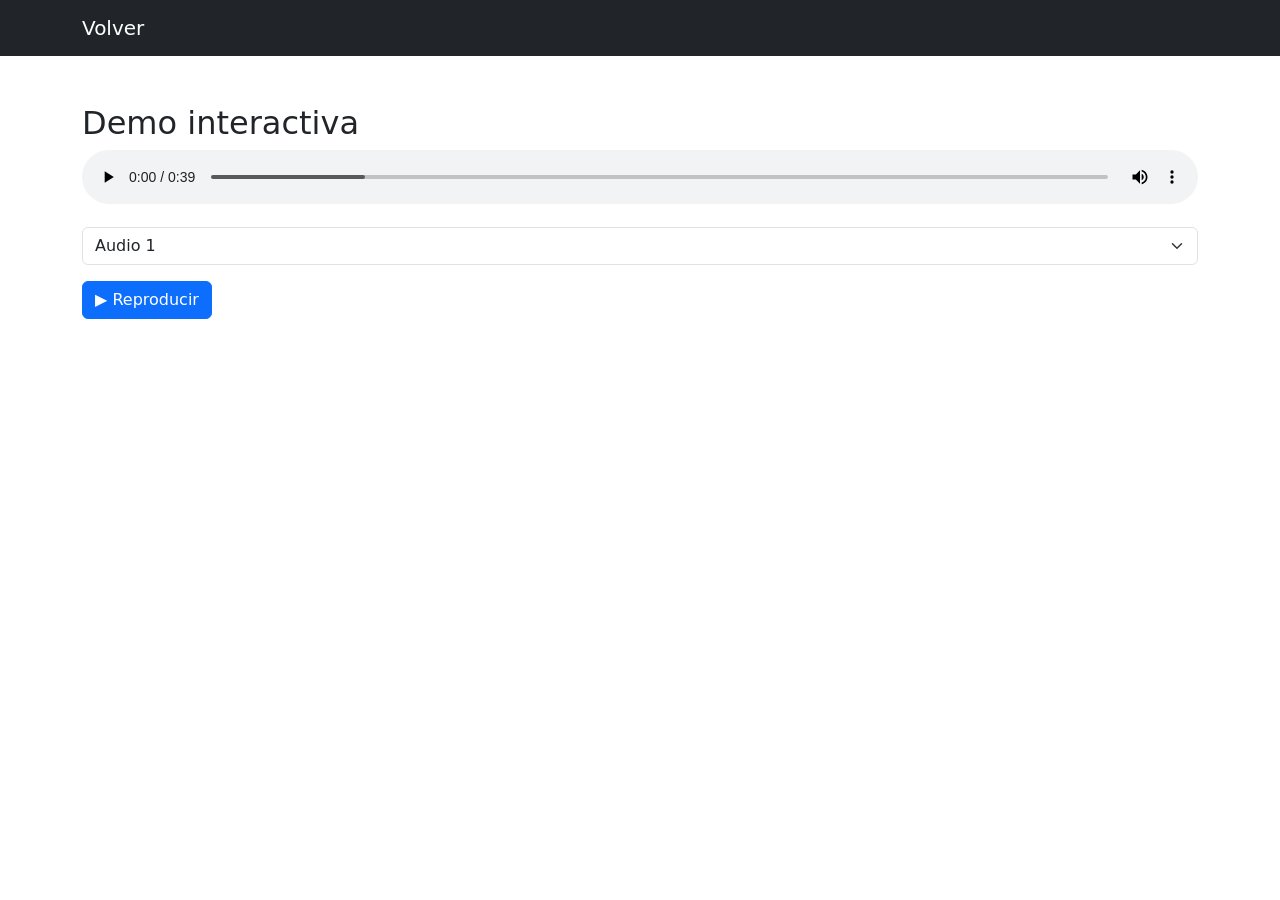
==== demo.html @ 89d26fb7 "Add files via upload" ====
<!-- ===================== DEMO.HTML ===================== -->
<!DOCTYPE html>
<html lang="es">
<head>
  <meta charset="UTF-8">
  <meta name="viewport" content="width=device-width, initial-scale=1.0">
  <title>Demo</title>
  <link href="https://cdn.jsdelivr.net/npm/bootstrap@5.3.0/dist/css/bootstrap.min.css" rel="stylesheet">
</head>
<body>

<nav class="navbar navbar-dark bg-dark">
  <div class="container">
    <a class="navbar-brand" href="index.html">Volver</a>
  </div>
</nav>

<div class="container mt-5">
  <h2>Demo interactiva</h2>

  <audio id="player" controls class="w-100 mb-3">
    <source id="audioSource" src="audio1.wav" type="audio/wav">
  </audio>

  <select class="form-select" onchange="cambiarAudio(this.value)">
    <option value="audio1.wav">Audio 1</option>
    <option value="audio2.wav">Audio 2</option>
    <option value="audio3.wav">Audio 3</option>
  </select>

  <button class="btn btn-primary mt-3" onclick="reproducirAudio()">▶️ Reproducir</button>
</div>

<script>
function cambiarAudio(src) {
  const player = document.getElementById("player");
  const source = document.getElementById("audioSource");
  source.src = src;
  player.load();
}

function reproducirAudio() {
  document.getElementById("player").play();
}
</script>

</body>
</html>
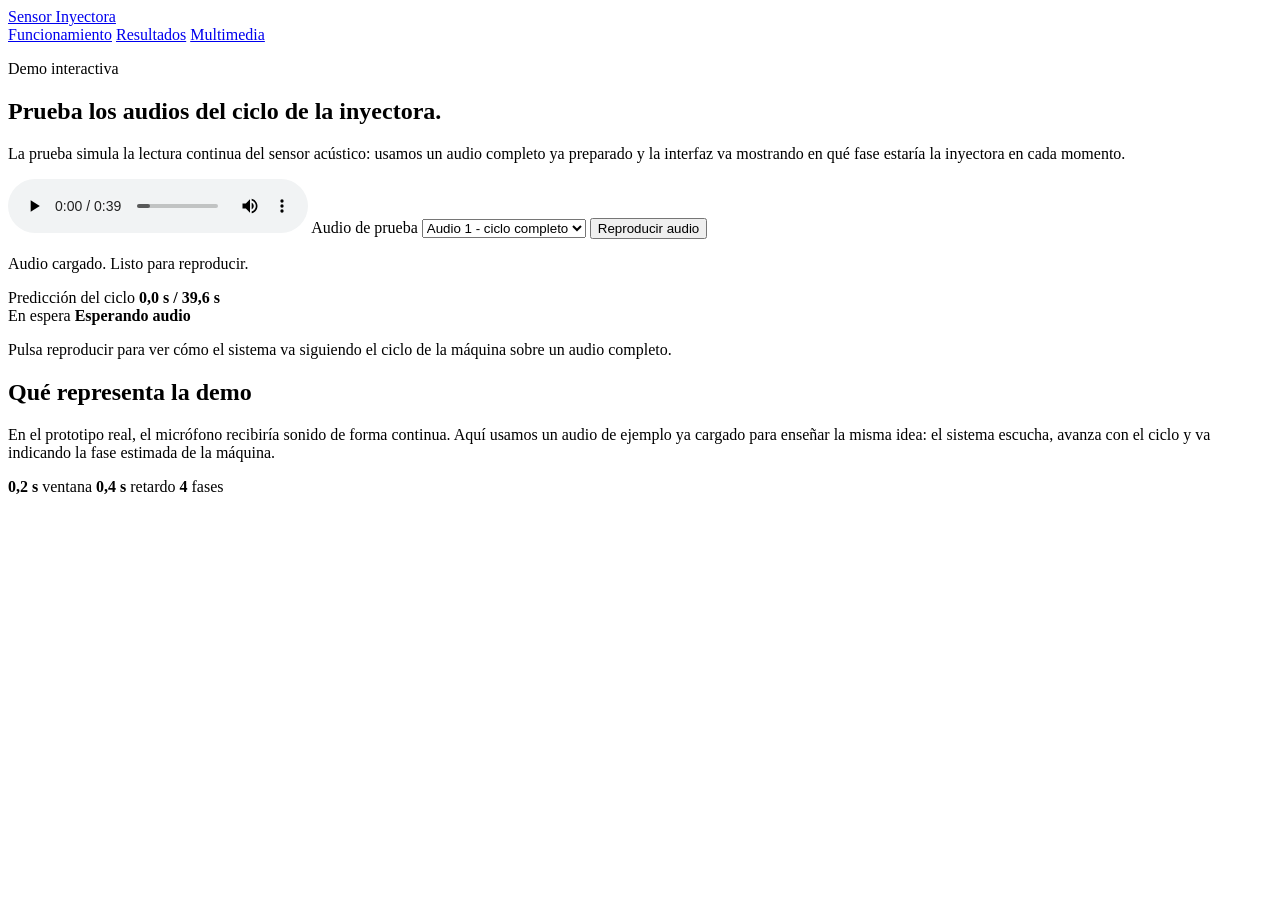
==== commit 9bb40f9d: "Add files via upload" ====
--- a/demo.html
+++ b/demo.html
@@ -1,49 +1,90 @@
-<!-- ===================== DEMO.HTML ===================== -->
-<!DOCTYPE html>
-<html lang="es">
-<head>
-  <meta charset="UTF-8">
-  <meta name="viewport" content="width=device-width, initial-scale=1.0">
-  <title>Demo</title>
-  <link href="https://cdn.jsdelivr.net/npm/bootstrap@5.3.0/dist/css/bootstrap.min.css" rel="stylesheet">
-</head>
-<body>
-
-<nav class="navbar navbar-dark bg-dark">
-  <div class="container">
-    <a class="navbar-brand" href="index.html">Volver</a>
-  </div>
-</nav>
-
-<div class="container mt-5">
-  <h2>Demo interactiva</h2>
-
-  <audio id="player" controls class="w-100 mb-3">
-    <source id="audioSource" src="audio1.wav" type="audio/wav">
-  </audio>
-
-  <select class="form-select" onchange="cambiarAudio(this.value)">
-    <option value="audio1.wav">Audio 1</option>
-    <option value="audio2.wav">Audio 2</option>
-    <option value="audio3.wav">Audio 3</option>
-  </select>
-
-  <button class="btn btn-primary mt-3" onclick="reproducirAudio()">▶️ Reproducir</button>
-</div>
-
-<script>
-function cambiarAudio(src) {
-  const player = document.getElementById("player");
-  const source = document.getElementById("audioSource");
-  source.src = src;
-  player.load();
-}
-
-function reproducirAudio() {
-  document.getElementById("player").play();
-}
-</script>
-
-</body>
-</html>
-
+<!DOCTYPE html>
+<html lang="es">
+<head>
+  <meta charset="UTF-8">
+  <meta name="viewport" content="width=device-width, initial-scale=1.0">
+  <title>Demo | Sensor acústico para inyectora</title>
+  <link rel="stylesheet" href="assets/css/styles.css">
+</head>
+<body class="subpage">
+  <nav class="topbar topbar-solid" aria-label="Navegación principal">
+    <a class="brand" href="index.html">
+      <span class="brand-mark" aria-hidden="true"></span>
+      <span>Sensor Inyectora</span>
+    </a>
+    <div class="nav-links">
+      <a href="index.html#funciona">Funcionamiento</a>
+      <a href="resultados.html">Resultados</a>
+      <a href="multimedia.html">Multimedia</a>
+    </div>
+  </nav>
+
+  <main>
+    <section class="section subpage-hero" aria-labelledby="demo-page-title">
+      <div class="container narrow">
+        <p class="section-kicker">Demo interactiva</p>
+        <h1 id="demo-page-title">Prueba los audios del ciclo de la inyectora.</h1>
+        <p>
+          La prueba simula la lectura continua del sensor acústico: usamos un audio completo ya
+          preparado y la interfaz va mostrando en qué fase estaría la inyectora en cada momento.
+        </p>
+      </div>
+    </section>
+
+    <section class="section">
+      <div class="container demo-page-grid">
+        <article class="demo-panel large-panel" aria-label="Reproductor de audios de prueba">
+          <div class="phase-live-preview" aria-hidden="true">
+            <span class="phase-dot phase-dot-close" data-demo-phase="cierre"></span>
+            <span class="phase-dot phase-dot-load" data-demo-phase="carga"></span>
+            <span class="phase-dot phase-dot-back" data-demo-phase="retroceso"></span>
+            <span class="phase-dot phase-dot-open" data-demo-phase="apertura"></span>
+          </div>
+          <audio id="player" controls>
+            <source id="audioSource" src="audio1.wav" type="audio/wav">
+          </audio>
+          <label class="field-label" for="audioSelect">Audio de prueba</label>
+          <select id="audioSelect" class="select-field">
+            <option value="audio1.wav">Audio 1 - ciclo completo</option>
+            <option value="audio2.wav">Audio 2 - variante</option>
+            <option value="audio3.wav">Audio 3 - ruido añadido</option>
+          </select>
+          <button class="button button-primary full-width" type="button" id="playButton">Reproducir audio</button>
+          <p class="status-text" id="estado" aria-live="polite">Audio cargado. Listo para reproducir.</p>
+          <div class="status-track" aria-hidden="true">
+            <span id="statusBar"></span>
+          </div>
+          <div class="demo-monitor" aria-label="Salida sincronizada del clasificador">
+            <div class="monitor-header">
+              <span>Predicción del ciclo</span>
+              <strong id="cycleClock">0,0 s / 39,6 s</strong>
+            </div>
+            <div class="phase-output">
+              <span class="phase-badge" id="phaseBadge">En espera</span>
+              <strong id="phaseReadout">Esperando audio</strong>
+              <p id="phaseLiveDescription">Pulsa reproducir para ver cómo el sistema va siguiendo el ciclo de la máquina sobre un audio completo.</p>
+            </div>
+            <div class="phase-timeline" id="phaseTimeline" aria-label="Línea temporal de fases"></div>
+          </div>
+        </article>
+
+        <aside class="process-note">
+          <h2>Qué representa la demo</h2>
+          <p>
+            En el prototipo real, el micrófono recibiría sonido de forma continua. Aquí usamos un
+            audio de ejemplo ya cargado para enseñar la misma idea: el sistema escucha, avanza con
+            el ciclo y va indicando la fase estimada de la máquina.
+          </p>
+          <div class="mini-metrics">
+            <span><strong>0,2 s</strong> ventana</span>
+            <span><strong>0,4 s</strong> retardo</span>
+            <span><strong>4</strong> fases</span>
+          </div>
+        </aside>
+      </div>
+    </section>
+  </main>
+
+  <script src="assets/js/app.js"></script>
+</body>
+</html>
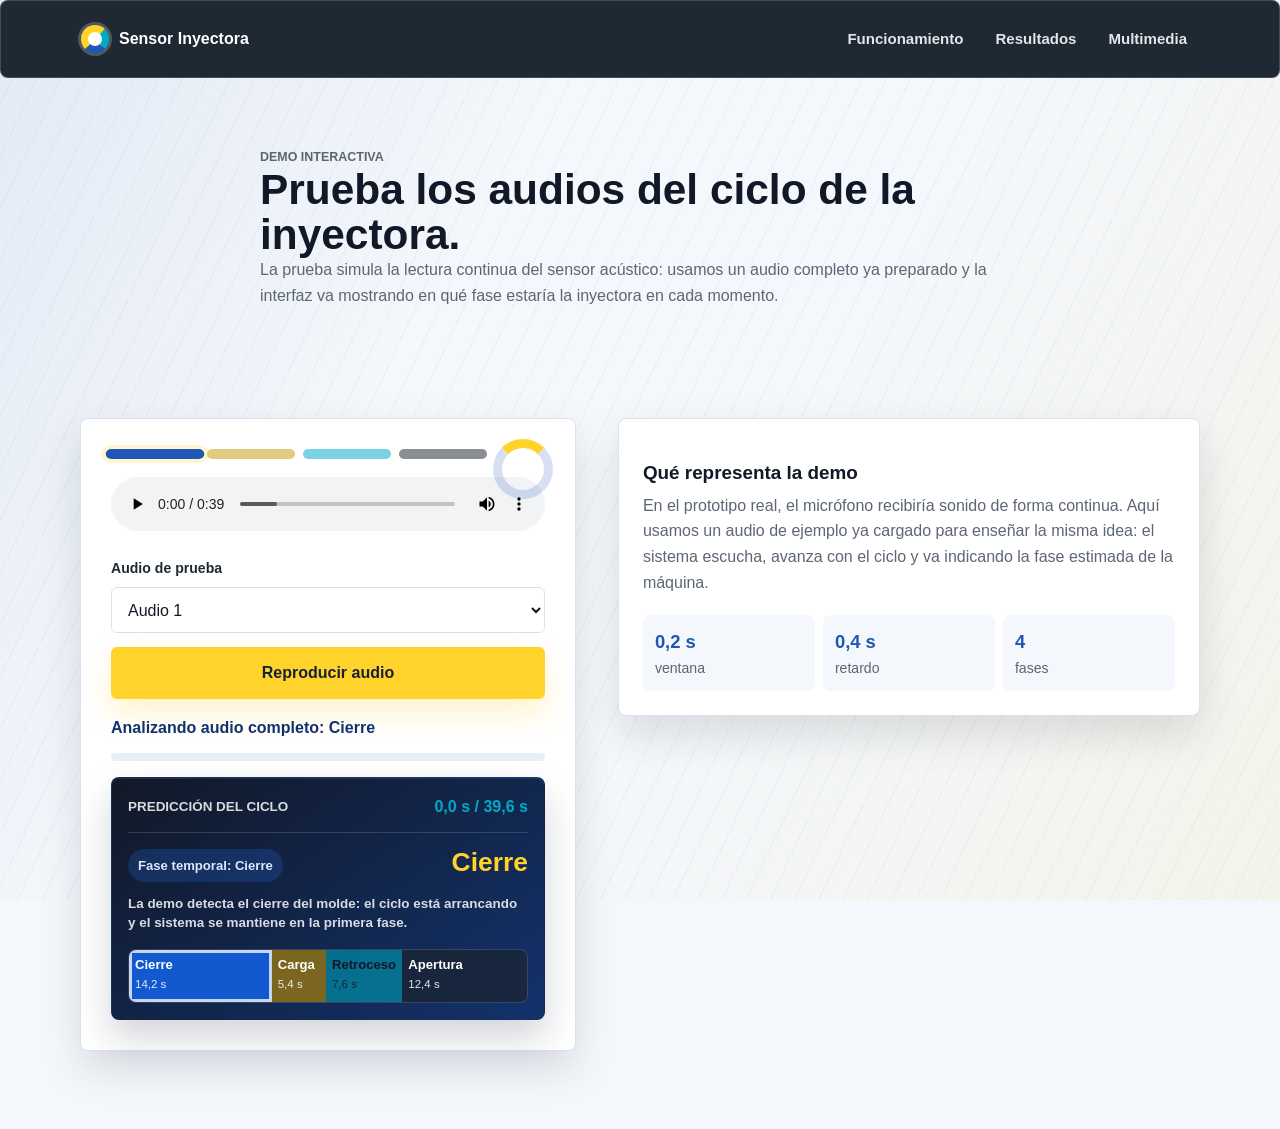
==== commit f0b8d523: "Add files via upload" ====
--- a/demo.html
+++ b/demo.html
@@ -41,13 +41,13 @@
             <span class="phase-dot phase-dot-open" data-demo-phase="apertura"></span>
           </div>
           <audio id="player" controls>
-            <source id="audioSource" src="audio1.wav" type="audio/wav">
+            <source id="audioSource" src="assets/audio/audio1.wav" type="audio/wav">
           </audio>
           <label class="field-label" for="audioSelect">Audio de prueba</label>
           <select id="audioSelect" class="select-field">
-            <option value="audio1.wav">Audio 1 - ciclo completo</option>
-            <option value="audio2.wav">Audio 2 - variante</option>
-            <option value="audio3.wav">Audio 3 - ruido añadido</option>
+            <option value="assets/audio/audio1.wav">Audio 1</option>
+            <option value="assets/audio/audio2.wav">Audio 2</option>
+            <option value="assets/audio/audio3.wav">Audio 3</option>
           </select>
           <button class="button button-primary full-width" type="button" id="playButton">Reproducir audio</button>
           <p class="status-text" id="estado" aria-live="polite">Audio cargado. Listo para reproducir.</p>
--- a/assets/css/styles.css
+++ b/assets/css/styles.css
@@ -0,0 +1,1753 @@
+:root {
+  --blue: #1f57b6;
+  --blue-dark: #12326f;
+  --cyan: #00a9c7;
+  --yellow: #ffd32a;
+  --yellow-dark: #c89a0a;
+  --graphite: #1f2933;
+  --graphite-2: #111827;
+  --panel: #f8fbff;
+  --ink: #111827;
+  --muted: #5c6675;
+  --line: #d9e1ec;
+  --soft: #f4f7fb;
+  --white: #ffffff;
+  --shadow: 0 18px 42px rgba(15, 23, 42, 0.12);
+  --hard-shadow: 0 24px 70px rgba(15, 23, 42, 0.2);
+}
+
+* {
+  box-sizing: border-box;
+}
+
+html {
+  scroll-behavior: smooth;
+}
+
+body {
+  margin: 0;
+  background:
+    linear-gradient(rgba(31, 87, 182, 0.035) 1px, transparent 1px),
+    linear-gradient(90deg, rgba(31, 87, 182, 0.035) 1px, transparent 1px),
+    linear-gradient(180deg, #ffffff 0%, #f4f7fb 48%, #ffffff 100%);
+  background-size: 34px 34px, 34px 34px, auto;
+  color: var(--ink);
+  font-family: "Segoe UI", Arial, sans-serif;
+  line-height: 1.6;
+}
+
+.scroll-progress {
+  position: fixed;
+  inset: 0 0 auto;
+  z-index: 20;
+  height: 5px;
+  background: rgba(18, 50, 111, 0.2);
+}
+
+.scroll-progress span {
+  display: block;
+  width: 0%;
+  height: 100%;
+  background: linear-gradient(90deg, var(--yellow), var(--cyan), var(--blue));
+  transition: width 120ms linear;
+}
+
+body::before {
+  content: "";
+  position: fixed;
+  inset: 0;
+  z-index: -1;
+  background:
+    repeating-linear-gradient(115deg, rgba(18, 50, 111, 0.045) 0 1px, transparent 1px 22px),
+    linear-gradient(120deg, rgba(31, 87, 182, 0.08), transparent 34%),
+    linear-gradient(300deg, rgba(255, 211, 42, 0.08), transparent 42%);
+  pointer-events: none;
+}
+
+img,
+video,
+audio {
+  max-width: 100%;
+}
+
+a {
+  color: inherit;
+}
+
+.container {
+  width: min(1120px, calc(100% - 40px));
+  margin: 0 auto;
+}
+
+.narrow {
+  max-width: 760px;
+}
+
+.site-hero {
+  position: relative;
+  overflow: hidden;
+  min-height: 78svh;
+  color: var(--white);
+  background:
+    linear-gradient(90deg, rgba(16, 32, 66, 0.94) 0%, rgba(19, 50, 111, 0.78) 42%, rgba(31, 87, 182, 0.1) 78%),
+    url("../media/maquina.jpg") center bottom / cover no-repeat;
+}
+
+.site-hero::before,
+.site-hero::after {
+  content: "";
+  position: absolute;
+  inset: 0;
+  pointer-events: none;
+}
+
+.site-hero::before {
+  background:
+    linear-gradient(rgba(255, 255, 255, 0.07) 1px, transparent 1px),
+    linear-gradient(90deg, rgba(255, 255, 255, 0.06) 1px, transparent 1px);
+  background-size: 46px 46px;
+  mask-image: linear-gradient(90deg, #000 0%, rgba(0,0,0,0.75) 54%, transparent 92%);
+}
+
+.site-hero::after {
+  background:
+    repeating-linear-gradient(112deg, transparent 0 46px, rgba(255, 211, 42, 0.12) 46px 48px, transparent 48px 118px),
+    linear-gradient(180deg, transparent 0%, rgba(0, 0, 0, 0.34) 100%);
+  opacity: 0.82;
+}
+
+.topbar {
+  position: relative;
+  z-index: 2;
+  display: flex;
+  align-items: center;
+  justify-content: space-between;
+  gap: 24px;
+  width: min(1180px, calc(100% - 32px));
+  margin: 0 auto;
+  padding: 14px 18px;
+  border: 1px solid rgba(255, 255, 255, 0.16);
+  border-radius: 8px;
+  background: rgba(17, 24, 39, 0.34);
+  backdrop-filter: blur(16px);
+}
+
+.topbar-solid {
+  width: 100%;
+  padding: 18px max(20px, calc((100% - 1120px) / 2));
+  background: var(--graphite);
+  color: var(--white);
+}
+
+.brand {
+  display: inline-flex;
+  align-items: center;
+  gap: 10px;
+  font-weight: 800;
+  text-decoration: none;
+}
+
+.brand-mark {
+  width: 28px;
+  height: 28px;
+  border: 7px solid var(--yellow);
+  border-right-color: var(--cyan);
+  border-bottom-color: var(--blue);
+  border-radius: 50%;
+  background: var(--white);
+  box-shadow: 0 0 0 3px rgba(255, 255, 255, 0.22);
+  animation: markPulse 4.5s ease-in-out infinite;
+}
+
+.nav-links {
+  display: flex;
+  align-items: center;
+  gap: 8px;
+  flex-wrap: wrap;
+  justify-content: flex-end;
+}
+
+.nav-links a {
+  padding: 8px 12px;
+  border-radius: 6px;
+  color: rgba(255, 255, 255, 0.88);
+  font-size: 0.94rem;
+  font-weight: 700;
+  text-decoration: none;
+}
+
+.nav-links a:hover,
+.nav-links a:focus-visible {
+  background: rgba(255, 255, 255, 0.16);
+  outline: none;
+}
+
+.hero-content {
+  position: relative;
+  z-index: 1;
+  width: min(760px, calc(100% - 40px));
+  margin: 0 auto;
+  padding: 72px 0 92px;
+  transform: translateX(calc((min(1180px, 100vw) - min(760px, calc(100vw - 40px))) / -4));
+}
+
+.hero-content::before {
+  content: "LIVE SENSOR STUDY";
+  display: inline-flex;
+  margin-bottom: 16px;
+  padding: 7px 10px;
+  border: 1px solid rgba(255, 211, 42, 0.5);
+  border-radius: 999px;
+  background: rgba(255, 211, 42, 0.1);
+  color: var(--yellow);
+  font-size: 0.72rem;
+  font-weight: 900;
+}
+
+.site-hero .eyebrow {
+  color: var(--yellow);
+}
+
+.eyebrow,
+.section-kicker {
+  margin: 0 0 12px;
+  color: var(--yellow);
+  font-size: 0.78rem;
+  font-weight: 900;
+  letter-spacing: 0;
+  text-transform: uppercase;
+}
+
+.hero-content h1,
+.subpage-hero h1 {
+  margin: 0;
+  font-size: 3.45rem;
+  line-height: 1.05;
+  letter-spacing: 0;
+}
+
+.hero-copy {
+  max-width: 660px;
+  margin: 22px 0 0;
+  color: rgba(255, 255, 255, 0.9);
+  font-size: 1.18rem;
+}
+
+.hero-actions {
+  display: flex;
+  flex-wrap: wrap;
+  gap: 12px;
+  margin-top: 30px;
+}
+
+.button {
+  display: inline-flex;
+  align-items: center;
+  justify-content: center;
+  min-height: 46px;
+  padding: 12px 18px;
+  border: 1px solid transparent;
+  border-radius: 6px;
+  font: inherit;
+  font-weight: 800;
+  text-decoration: none;
+  cursor: pointer;
+  transition: transform 160ms ease, box-shadow 160ms ease, background 160ms ease;
+}
+
+.button:hover,
+.button:focus-visible {
+  transform: translateY(-1px);
+  outline: none;
+}
+
+.button-primary {
+  background: var(--yellow);
+  color: #172033;
+  box-shadow: 0 14px 28px rgba(255, 211, 42, 0.24);
+}
+
+.button-secondary {
+  border-color: rgba(255, 255, 255, 0.72);
+  background: rgba(255, 255, 255, 0.08);
+  color: var(--white);
+}
+
+.button-inline {
+  margin-top: 14px;
+  border-color: var(--blue);
+  background: var(--blue);
+}
+
+.full-width {
+  width: 100%;
+}
+
+.hero-metrics {
+  display: grid;
+  grid-template-columns: repeat(3, minmax(0, 1fr));
+  gap: 10px;
+  max-width: 650px;
+  margin: 34px 0 0;
+}
+
+.hero-metrics div {
+  padding: 16px;
+  border: 1px solid rgba(255, 255, 255, 0.28);
+  border-radius: 8px;
+  background: rgba(12, 24, 48, 0.48);
+  animation: floatSoft 7s ease-in-out infinite;
+}
+
+.hero-metrics div:nth-child(2) {
+  animation-delay: 600ms;
+}
+
+.hero-metrics div:nth-child(3) {
+  animation-delay: 1200ms;
+}
+
+.hero-metrics dt {
+  font-size: 1.45rem;
+  font-weight: 900;
+}
+
+.hero-metrics dd {
+  margin: 4px 0 0;
+  color: rgba(255, 255, 255, 0.82);
+}
+
+.lab-status-panel {
+  display: grid;
+  grid-template-columns: repeat(3, minmax(0, 1fr));
+  gap: 1px;
+  max-width: 650px;
+  margin-top: 14px;
+  overflow: hidden;
+  border: 1px solid rgba(255, 255, 255, 0.22);
+  border-radius: 8px;
+  background: rgba(255, 255, 255, 0.12);
+  box-shadow: 0 22px 52px rgba(0, 0, 0, 0.22);
+}
+
+.lab-status-panel div {
+  padding: 14px 16px;
+  background: rgba(17, 24, 39, 0.64);
+}
+
+.lab-status-panel span,
+.lab-status-panel strong {
+  display: block;
+}
+
+.lab-status-panel span {
+  color: rgba(255, 255, 255, 0.84);
+  font-size: 0.76rem;
+  font-weight: 900;
+  text-transform: uppercase;
+}
+
+.lab-status-panel strong {
+  margin-top: 4px;
+  color: var(--white);
+  font-size: 0.95rem;
+}
+
+.section {
+  position: relative;
+  overflow: hidden;
+  padding: 78px 0;
+}
+
+.section > .container {
+  position: relative;
+  z-index: 1;
+}
+
+.section,
+.process-step,
+.stat-card,
+.result-figure,
+.demo-panel {
+  animation: revealUp 700ms ease both;
+  animation-timeline: view();
+  animation-range: entry 0% cover 26%;
+}
+
+.section-summary {
+  padding: 34px 0;
+  border-bottom: 1px solid rgba(31, 87, 182, 0.16);
+  background:
+    linear-gradient(90deg, rgba(18, 50, 111, 0.96), rgba(31, 87, 182, 0.88)),
+    var(--blue-dark);
+  color: var(--white);
+}
+
+.section-summary::before {
+  content: "";
+  position: absolute;
+  inset: 0;
+  background:
+    repeating-linear-gradient(90deg, rgba(255,255,255,0.06) 0 1px, transparent 1px 38px),
+    repeating-linear-gradient(0deg, rgba(255,255,255,0.05) 0 1px, transparent 1px 38px);
+}
+
+.summary-grid {
+  display: grid;
+  grid-template-columns: 0.9fr 1.1fr;
+  gap: 40px;
+  align-items: center;
+}
+
+.summary-grid h2,
+.section-heading h2,
+.split-layout h2,
+.media-grid h2 {
+  margin: 0;
+  color: var(--ink);
+  font-size: 2.15rem;
+  line-height: 1.14;
+  letter-spacing: 0;
+}
+
+.section-summary h2,
+.section-summary p {
+  color: var(--white);
+}
+
+.section-summary p {
+  color: rgba(255, 255, 255, 0.78);
+}
+
+.section-summary .section-kicker {
+  color: var(--yellow);
+}
+
+.summary-grid p {
+  margin: 0;
+  color: var(--muted);
+}
+
+.section-summary .summary-grid p {
+  color: rgba(255, 255, 255, 0.92);
+}
+
+.section-heading {
+  max-width: 760px;
+  margin-bottom: 34px;
+}
+
+.section-heading::after {
+  content: "";
+  display: block;
+  width: 92px;
+  height: 4px;
+  margin-top: 18px;
+  border-radius: 999px;
+  background: linear-gradient(90deg, var(--yellow), var(--cyan), var(--blue));
+}
+
+#funciona {
+  background:
+    linear-gradient(120deg, rgba(255, 255, 255, 0.92), rgba(244, 247, 251, 0.86)),
+    repeating-linear-gradient(90deg, rgba(18, 50, 111, 0.055) 0 1px, transparent 1px 80px),
+    repeating-linear-gradient(0deg, rgba(18, 50, 111, 0.045) 0 1px, transparent 1px 80px);
+}
+
+#funciona::after,
+#resultados::after,
+.glossary-section::after {
+  content: "";
+  position: absolute;
+  right: -10%;
+  top: 0;
+  width: 44%;
+  height: 100%;
+  background: repeating-linear-gradient(135deg, rgba(31, 87, 182, 0.08) 0 2px, transparent 2px 18px);
+  transform: skewX(-12deg);
+  pointer-events: none;
+}
+
+.process-grid {
+  display: grid;
+  grid-template-columns: repeat(4, minmax(0, 1fr));
+  border: 1px solid var(--line);
+  border-radius: 8px;
+  overflow: hidden;
+  background: rgba(255, 255, 255, 0.82);
+  box-shadow: var(--hard-shadow);
+  backdrop-filter: blur(10px);
+}
+
+.process-step {
+  min-height: 246px;
+  padding: 26px;
+  border-right: 1px solid var(--line);
+  background:
+    linear-gradient(180deg, rgba(255, 211, 42, 0.08), rgba(255, 255, 255, 0) 42%),
+    var(--white);
+  transition: transform 180ms ease, box-shadow 180ms ease;
+}
+
+.process-step:hover {
+  transform: translateY(-4px);
+  box-shadow: inset 0 5px 0 var(--yellow);
+}
+
+.process-step:last-child {
+  border-right: 0;
+}
+
+.step-number {
+  display: inline-flex;
+  align-items: center;
+  justify-content: center;
+  width: 42px;
+  height: 28px;
+  border-radius: 999px;
+  background: var(--soft);
+  color: var(--blue);
+  font-size: 0.82rem;
+  font-weight: 900;
+}
+
+.process-step h3,
+.stat-card h3,
+.process-note h2 {
+  margin: 18px 0 8px;
+  color: var(--ink);
+  font-size: 1.18rem;
+  line-height: 1.25;
+}
+
+.process-step p,
+.stat-card p,
+.process-note p,
+.media-grid p,
+.subpage-hero p {
+  margin: 0;
+  color: var(--muted);
+}
+
+.plain-explain {
+  margin-top: 14px !important;
+  padding: 12px;
+  border-left: 4px solid var(--yellow);
+  border-radius: 6px;
+  background: rgba(255, 211, 42, 0.1);
+  color: var(--graphite) !important;
+  font-size: 0.92rem;
+  font-weight: 700;
+}
+
+.phase-strip {
+  display: grid;
+  grid-template-columns: repeat(4, minmax(0, 1fr));
+  gap: 10px;
+  margin-top: 18px;
+}
+
+.phase {
+  appearance: none;
+  border: 0;
+  padding: 16px;
+  border-radius: 8px;
+  color: var(--white);
+  font: inherit;
+  text-align: left;
+  cursor: pointer;
+  box-shadow: 0 10px 24px rgba(15, 23, 42, 0.14);
+  transition: transform 160ms ease, box-shadow 160ms ease, outline-color 160ms ease;
+}
+
+.phase:hover,
+.phase:focus-visible,
+.phase.is-active {
+  transform: translateY(-2px);
+  box-shadow: var(--hard-shadow);
+  outline: 3px solid rgba(255, 211, 42, 0.78);
+  outline-offset: 3px;
+}
+
+.phase span {
+  display: block;
+  font-weight: 900;
+}
+
+.phase small {
+  display: block;
+  margin-top: 4px;
+  color: rgba(255, 255, 255, 0.82);
+}
+
+.phase-close {
+  background: var(--blue);
+}
+
+.phase-load {
+  background: var(--yellow-dark);
+}
+
+.phase-back {
+  background: var(--cyan);
+  color: var(--ink);
+}
+
+.phase-open {
+  background: var(--graphite);
+}
+
+.phase-back small {
+  color: rgba(17, 24, 39, 0.78);
+}
+
+.phase-inspector {
+  display: grid;
+  grid-template-columns: minmax(0, 1.1fr) minmax(280px, 0.9fr);
+  gap: 24px;
+  margin-top: 22px;
+  padding: 24px;
+  border: 1px solid var(--line);
+  border-left: 8px solid var(--yellow);
+  border-radius: 8px;
+  background:
+    linear-gradient(135deg, rgba(31, 87, 182, 0.08), rgba(255, 211, 42, 0.11)),
+    var(--white);
+  box-shadow: var(--shadow);
+}
+
+.phase-inspector h3 {
+  margin: 0 0 8px;
+  font-size: 1.55rem;
+}
+
+.phase-inspector p {
+  margin: 0;
+  color: var(--muted);
+}
+
+.phase-inspector dl {
+  display: grid;
+  grid-template-columns: repeat(2, minmax(0, 1fr));
+  gap: 12px;
+  margin: 0;
+}
+
+.phase-inspector dl div {
+  padding: 16px;
+  border-radius: 8px;
+  background: rgba(255, 255, 255, 0.82);
+}
+
+.phase-inspector dt {
+  color: var(--muted);
+  font-size: 0.82rem;
+  font-weight: 800;
+  text-transform: uppercase;
+}
+
+.phase-inspector dd {
+  margin: 6px 0 0;
+  color: var(--blue-dark);
+  font-size: 1.12rem;
+  font-weight: 900;
+}
+
+.section-dark {
+  background:
+    repeating-linear-gradient(90deg, rgba(255, 255, 255, 0.045) 0 1px, transparent 1px 42px),
+    repeating-linear-gradient(0deg, rgba(255, 255, 255, 0.035) 0 1px, transparent 1px 42px),
+    linear-gradient(135deg, rgba(31, 87, 182, 0.42), rgba(17, 24, 39, 0) 48%),
+    var(--graphite);
+  color: var(--white);
+}
+
+.section-dark .section-kicker,
+.section-media .section-kicker {
+  color: var(--yellow);
+}
+
+.section-dark .section-kicker {
+  color: var(--yellow);
+}
+
+.section-dark h2,
+.section-dark p {
+  color: var(--white);
+}
+
+.split-layout,
+.media-grid,
+.demo-page-grid {
+  display: grid;
+  grid-template-columns: minmax(0, 0.92fr) minmax(320px, 1.08fr);
+  gap: 42px;
+  align-items: center;
+}
+
+.split-layout p {
+  margin: 18px 0 0;
+  color: rgba(255, 255, 255, 0.78);
+}
+
+.diagnostic-list {
+  display: grid;
+  gap: 12px;
+}
+
+.diagnostic-list div {
+  padding: 18px;
+  border: 1px solid rgba(255, 255, 255, 0.16);
+  border-left: 6px solid var(--yellow);
+  border-radius: 8px;
+  background: rgba(255, 255, 255, 0.06);
+}
+
+.diagnostic-list strong,
+.diagnostic-list span {
+  display: block;
+}
+
+.diagnostic-list span {
+  margin-top: 4px;
+  color: rgba(255, 255, 255, 0.78);
+}
+
+.diagnostic-list small {
+  display: block;
+  margin-top: 10px;
+  color: rgba(255, 255, 255, 0.84);
+  font-size: 0.9rem;
+  line-height: 1.45;
+}
+
+.sensor-flow {
+  position: relative;
+  display: grid;
+  grid-template-columns: repeat(4, minmax(0, 1fr));
+  gap: 14px;
+  margin-top: 42px;
+}
+
+.sensor-flow::before {
+  content: "";
+  position: absolute;
+  top: 32px;
+  left: 8%;
+  right: 8%;
+  height: 4px;
+  border-radius: 999px;
+  background: linear-gradient(90deg, var(--yellow), var(--cyan), var(--blue));
+  opacity: 0.72;
+  background-size: 200% 100%;
+  animation: flowMove 4s linear infinite;
+}
+
+.flow-node {
+  position: relative;
+  z-index: 1;
+  min-height: 92px;
+  padding: 16px;
+  border: 1px solid rgba(255, 255, 255, 0.18);
+  border-radius: 8px;
+  background: rgba(255, 255, 255, 0.08);
+  color: var(--white);
+  font: inherit;
+  font-weight: 900;
+  cursor: pointer;
+  text-align: left;
+  transition: transform 160ms ease, background 160ms ease, border-color 160ms ease;
+}
+
+.flow-node span {
+  display: inline-flex;
+  align-items: center;
+  justify-content: center;
+  width: 36px;
+  height: 36px;
+  margin-bottom: 10px;
+  border-radius: 50%;
+  background: var(--yellow);
+  color: #172033;
+  font-size: 0.86rem;
+  animation: nodePulse 3.2s ease-in-out infinite;
+}
+
+.flow-node:hover,
+.flow-node:focus-visible,
+.flow-node.is-active {
+  transform: translateY(-3px);
+  border-color: var(--yellow);
+  background: rgba(255, 211, 42, 0.16);
+  outline: none;
+}
+
+.flow-caption {
+  max-width: 780px;
+  min-height: 30px;
+  margin: 18px 0 0;
+  color: rgba(255, 255, 255, 0.84);
+  font-weight: 700;
+}
+
+.stats-grid {
+  display: grid;
+  grid-template-columns: repeat(3, minmax(0, 1fr));
+  gap: 16px;
+  margin-bottom: 26px;
+}
+
+.stat-card {
+  position: relative;
+  overflow: hidden;
+}
+
+.stat-card::before {
+  content: "";
+  position: absolute;
+  inset: 0 0 auto;
+  height: 5px;
+  background: linear-gradient(90deg, var(--blue), var(--yellow));
+}
+
+.spectral-section {
+  background:
+    linear-gradient(120deg, rgba(17, 24, 39, 0.97), rgba(18, 50, 111, 0.92)),
+    var(--graphite);
+  color: var(--white);
+}
+
+.spectral-section::before {
+  content: "";
+  position: absolute;
+  inset: 0;
+  background:
+    repeating-linear-gradient(115deg, rgba(255, 255, 255, 0.055) 0 1px, transparent 1px 24px),
+    linear-gradient(90deg, rgba(255, 211, 42, 0.12), transparent 28%, rgba(0, 169, 199, 0.12));
+}
+
+.spectral-section .section-kicker,
+.spectral-section h2,
+.spectral-section p {
+  color: var(--white);
+}
+
+.spectral-grid {
+  display: grid;
+  grid-template-columns: minmax(0, 0.8fr) minmax(360px, 1.2fr);
+  gap: 42px;
+  align-items: center;
+}
+
+.spectral-grid h2 {
+  margin: 0;
+  font-size: 2.15rem;
+  line-height: 1.14;
+}
+
+.spectral-grid p {
+  margin: 18px 0 0;
+  color: rgba(255, 255, 255, 0.9);
+}
+
+.simple-definition {
+  padding: 16px 18px;
+  border: 1px solid rgba(255, 255, 255, 0.18);
+  border-left: 6px solid var(--blue);
+  border-radius: 8px;
+  background: rgba(255, 255, 255, 0.08);
+  color: rgba(255, 255, 255, 0.9) !important;
+  font-weight: 750;
+  box-shadow: 0 12px 26px rgba(0, 0, 0, 0.16);
+}
+
+.spectral-legend {
+  display: grid;
+  gap: 10px;
+  margin-top: 24px;
+}
+
+.spectral-legend span {
+  display: flex;
+  align-items: center;
+  gap: 10px;
+  color: rgba(255, 255, 255, 0.86);
+  font-weight: 800;
+}
+
+.spectral-legend i {
+  width: 34px;
+  height: 14px;
+  border-radius: 999px;
+}
+
+.legend-high {
+  background: var(--yellow);
+}
+
+.legend-mid {
+  background: var(--cyan);
+}
+
+.legend-low {
+  background: var(--blue-dark);
+}
+
+.spectral-card {
+  position: relative;
+  border-color: rgba(255, 255, 255, 0.18);
+  background: rgba(255, 255, 255, 0.08);
+}
+
+.spectral-card::before {
+  content: "";
+  position: absolute;
+  inset: 14px;
+  border: 2px solid rgba(255, 211, 42, 0.44);
+  border-radius: 6px;
+  pointer-events: none;
+  animation: scanFrame 3.8s ease-in-out infinite;
+}
+
+.spectral-card img {
+  transform-origin: center;
+  transition: transform 450ms ease;
+}
+
+.spectral-card:hover img {
+  transform: scale(1.015);
+}
+
+.stat-card {
+  min-height: 188px;
+  padding: 24px;
+  border: 1px solid var(--line);
+  border-radius: 8px;
+  background:
+    linear-gradient(180deg, rgba(255,255,255,0.98), rgba(248,251,255,0.96));
+  box-shadow: var(--shadow);
+}
+
+#resultados {
+  background:
+    linear-gradient(180deg, #ffffff, #eef3fa 50%, #ffffff);
+}
+
+.stat-card span {
+  color: var(--blue);
+  font-size: 0.82rem;
+  font-weight: 900;
+  text-transform: uppercase;
+}
+
+.stat-card strong {
+  display: block;
+  margin: 10px 0 8px;
+  color: var(--ink);
+  font-size: 2.1rem;
+  line-height: 1;
+}
+
+.metric-explain {
+  margin-top: 14px !important;
+  padding-top: 12px;
+  border-top: 1px solid var(--line);
+  color: var(--graphite) !important;
+  font-size: 0.92rem;
+  font-weight: 750;
+}
+
+.result-explainer {
+  display: grid;
+  grid-template-columns: repeat(2, minmax(0, 1fr));
+  gap: 14px;
+  margin: 0 0 20px;
+}
+
+.result-explainer article {
+  padding: 18px;
+  border: 1px solid var(--line);
+  border-radius: 8px;
+  background:
+    linear-gradient(135deg, rgba(31, 87, 182, 0.08), rgba(255, 211, 42, 0.08)),
+    var(--white);
+}
+
+.result-explainer h3 {
+  margin: 0 0 8px;
+  color: var(--blue-dark);
+  font-size: 1.05rem;
+}
+
+.result-explainer p {
+  margin: 0;
+  color: var(--muted);
+}
+
+.visual-grid {
+  display: grid;
+  grid-template-columns: repeat(2, minmax(0, 1fr));
+  gap: 18px;
+}
+
+.result-tabs {
+  display: inline-flex;
+  gap: 8px;
+  margin: 0 0 18px;
+  padding: 6px;
+  border: 1px solid var(--line);
+  border-radius: 8px;
+  background: var(--soft);
+}
+
+.result-tab {
+  min-height: 40px;
+  padding: 8px 14px;
+  border: 0;
+  border-radius: 6px;
+  background: transparent;
+  color: var(--muted);
+  font: inherit;
+  font-weight: 900;
+  cursor: pointer;
+}
+
+.result-tab:hover,
+.result-tab:focus-visible,
+.result-tab.is-active {
+  background: var(--blue);
+  color: var(--white);
+  outline: none;
+}
+
+.result-panels {
+  grid-template-columns: 1fr;
+}
+
+.result-panel {
+  display: none;
+}
+
+.result-panel.is-active {
+  display: block;
+}
+
+.visual-grid-single {
+  align-items: start;
+}
+
+.result-figure {
+  margin: 0;
+  border: 1px solid var(--line);
+  border-radius: 8px;
+  overflow: hidden;
+  background: var(--white);
+  box-shadow: var(--shadow);
+}
+
+.machine-figure {
+  position: relative;
+}
+
+.hotspot {
+  position: absolute;
+  width: 20px;
+  height: 20px;
+  border: 3px solid var(--white);
+  border-radius: 50%;
+  background: var(--yellow);
+  box-shadow: 0 0 0 8px rgba(255, 211, 42, 0.25), 0 10px 26px rgba(15, 23, 42, 0.28);
+  cursor: pointer;
+  animation: hotspotPulse 2.4s ease-in-out infinite;
+}
+
+.hotspot:hover,
+.hotspot:focus-visible {
+  outline: 3px solid var(--blue);
+  outline-offset: 3px;
+}
+
+.hotspot-mic {
+  left: 27%;
+  top: 38%;
+}
+
+.hotspot-mold {
+  left: 40%;
+  top: 41%;
+}
+
+.hotspot-control {
+  left: 56%;
+  top: 43%;
+}
+
+.hotspot-card {
+  position: absolute;
+  left: 18px;
+  bottom: 64px;
+  max-width: min(330px, calc(100% - 36px));
+  padding: 14px 16px;
+  border-left: 6px solid var(--yellow);
+  border-radius: 8px;
+  background: rgba(17, 24, 39, 0.92);
+  color: var(--white);
+  box-shadow: var(--hard-shadow);
+}
+
+.hotspot-card strong,
+.hotspot-card span {
+  display: block;
+}
+
+.hotspot-card span {
+  margin-top: 4px;
+  color: rgba(255, 255, 255, 0.82);
+  font-size: 0.92rem;
+}
+
+.result-figure img,
+.result-figure video {
+  display: block;
+  width: 100%;
+  background: var(--soft);
+}
+
+.result-figure figcaption {
+  padding: 14px 16px 16px;
+  color: var(--muted);
+  font-size: 0.95rem;
+}
+
+.section-media {
+  background:
+    linear-gradient(135deg, rgba(244, 247, 251, 0.96), rgba(255, 255, 255, 0.8)),
+    repeating-linear-gradient(90deg, rgba(31, 87, 182, 0.05) 0 1px, transparent 1px 64px);
+}
+
+.demo-panel,
+.process-note {
+  padding: 24px;
+  border: 1px solid var(--line);
+  border-radius: 8px;
+  background: var(--white);
+  box-shadow: var(--shadow);
+}
+
+.large-panel {
+  padding: 30px;
+}
+
+.demo-panel audio {
+  width: 100%;
+  margin-bottom: 18px;
+}
+
+.phase-live-preview {
+  display: grid;
+  grid-template-columns: repeat(4, minmax(0, 1fr));
+  gap: 8px;
+  margin: 0 58px 18px 0;
+}
+
+.phase-dot {
+  height: 10px;
+  border-radius: 999px;
+  opacity: 0.52;
+  animation: livePhase 5.8s ease-in-out infinite;
+}
+
+.phase-dot-close {
+  background: var(--blue);
+}
+
+.phase-dot-load {
+  background: var(--yellow-dark);
+  animation-delay: 800ms;
+}
+
+.phase-dot-back {
+  background: var(--cyan);
+  animation-delay: 1600ms;
+}
+
+.phase-dot-open {
+  background: var(--graphite);
+  animation-delay: 2400ms;
+}
+
+.field-label {
+  display: block;
+  margin-bottom: 8px;
+  color: var(--graphite);
+  font-size: 0.88rem;
+  font-weight: 900;
+}
+
+.select-field {
+  width: 100%;
+  min-height: 46px;
+  margin-bottom: 14px;
+  padding: 10px 12px;
+  border: 1px solid var(--line);
+  border-radius: 6px;
+  background: var(--white);
+  color: var(--ink);
+  font: inherit;
+}
+
+.status-text {
+  min-height: 28px;
+  margin: 16px 0 10px;
+  color: var(--blue-dark);
+  font-weight: 800;
+}
+
+.status-track {
+  height: 8px;
+  overflow: hidden;
+  border-radius: 999px;
+  background: #e8eef7;
+}
+
+.status-track span {
+  display: block;
+  width: 12%;
+  height: 100%;
+  border-radius: inherit;
+  background: var(--cyan);
+  transition: width 300ms ease, background 300ms ease;
+}
+
+.demo-monitor {
+  margin-top: 16px;
+  padding: 16px;
+  border-radius: 8px;
+  border: 1px solid rgba(31, 87, 182, 0.16);
+  background:
+    linear-gradient(145deg, rgba(17, 24, 39, 0.98), rgba(18, 50, 111, 0.94)),
+    var(--graphite);
+  color: var(--white);
+  box-shadow: inset 0 1px 0 rgba(255, 255, 255, 0.08), 0 18px 36px rgba(15, 23, 42, 0.18);
+}
+
+.monitor-header,
+.phase-output {
+  display: flex;
+  align-items: center;
+  justify-content: space-between;
+  gap: 12px;
+}
+
+.monitor-header {
+  padding-bottom: 12px;
+  border-bottom: 1px solid rgba(255, 255, 255, 0.14);
+}
+
+.monitor-header span,
+.demo-monitor .phase-output p {
+  color: rgba(255, 255, 255, 0.84);
+  font-size: 0.84rem;
+  font-weight: 800;
+  text-transform: uppercase;
+}
+
+.monitor-header strong {
+  color: var(--cyan);
+  font-variant-numeric: tabular-nums;
+}
+
+.phase-output {
+  align-items: flex-start;
+  flex-wrap: wrap;
+  padding: 16px 0;
+}
+
+.phase-output strong {
+  color: var(--yellow);
+  font-size: 1.65rem;
+  line-height: 1;
+  text-align: right;
+}
+
+.demo-monitor .phase-output p {
+  flex-basis: 100%;
+  margin: 0;
+  text-transform: none;
+  line-height: 1.45;
+}
+
+.phase-badge {
+  display: inline-flex;
+  align-items: center;
+  min-height: 30px;
+  padding: 6px 10px;
+  border-radius: 999px;
+  background: rgba(255, 255, 255, 0.16);
+  color: var(--white);
+  font-size: 0.82rem;
+  font-weight: 900;
+}
+
+.phase-badge[data-phase="cierre"] {
+  background: rgba(31, 87, 182, 0.32);
+  color: #dce8ff;
+}
+
+.phase-badge[data-phase="carga"] {
+  background: rgba(255, 211, 42, 0.22);
+  color: #fff2a8;
+}
+
+.phase-badge[data-phase="retroceso"] {
+  background: rgba(0, 169, 199, 0.22);
+  color: #c8f7ff;
+}
+
+.phase-badge[data-phase="apertura"] {
+  background: rgba(255, 255, 255, 0.16);
+  color: #ffffff;
+}
+
+.phase-timeline {
+  display: flex;
+  min-height: 54px;
+  overflow: hidden;
+  border: 1px solid rgba(255, 255, 255, 0.16);
+  border-radius: 8px;
+  background: rgba(0, 0, 0, 0.2);
+}
+
+.timeline-segment {
+  position: relative;
+  display: grid;
+  align-content: center;
+  min-width: 52px;
+  padding: 8px 6px;
+  color: var(--white);
+  isolation: isolate;
+}
+
+.timeline-segment::after {
+  content: "";
+  position: absolute;
+  inset: 0;
+  z-index: -1;
+  opacity: 0.58;
+  transition: opacity 180ms ease, filter 180ms ease;
+}
+
+.timeline-segment.is-active::after {
+  opacity: 1;
+  filter: saturate(1.25);
+}
+
+.timeline-segment.is-active {
+  outline: 3px solid rgba(255, 255, 255, 0.76);
+  outline-offset: -3px;
+}
+
+.timeline-segment b,
+.timeline-segment small {
+  display: block;
+  overflow: hidden;
+  text-overflow: ellipsis;
+  white-space: nowrap;
+}
+
+.timeline-segment b {
+  font-size: 0.82rem;
+  line-height: 1.1;
+}
+
+.timeline-segment small {
+  margin-top: 3px;
+  color: rgba(255, 255, 255, 0.88);
+  font-size: 0.72rem;
+}
+
+.timeline-cierre::after {
+  background: var(--blue);
+}
+
+.timeline-carga::after {
+  background: var(--yellow-dark);
+}
+
+.timeline-retroceso::after {
+  background: var(--cyan);
+}
+
+.timeline-retroceso {
+  color: var(--ink);
+}
+
+.timeline-retroceso small {
+  color: rgba(17, 24, 39, 0.82);
+}
+
+.timeline-apertura::after {
+  background: var(--graphite);
+}
+
+.phase-dot.is-active {
+  opacity: 1;
+  transform: scaleX(1.12);
+  box-shadow: 0 0 0 4px rgba(255, 211, 42, 0.22);
+}
+
+.demo-panel {
+  position: relative;
+}
+
+.demo-panel::after {
+  content: "";
+  position: absolute;
+  right: 22px;
+  top: 20px;
+  width: 42px;
+  height: 42px;
+  border: 9px solid rgba(31, 87, 182, 0.18);
+  border-top-color: var(--yellow);
+  border-radius: 50%;
+  pointer-events: none;
+  animation: ringSpin 7s linear infinite;
+}
+
+@keyframes markPulse {
+  0%, 100% {
+    transform: scale(1);
+    box-shadow: 0 0 0 3px rgba(255, 255, 255, 0.22);
+  }
+  50% {
+    transform: scale(1.08);
+    box-shadow: 0 0 0 7px rgba(255, 211, 42, 0.18);
+  }
+}
+
+@keyframes floatSoft {
+  0%, 100% {
+    transform: translateY(0);
+  }
+  50% {
+    transform: translateY(-6px);
+  }
+}
+
+@keyframes flowMove {
+  0% {
+    background-position: 0% 50%;
+  }
+  100% {
+    background-position: 200% 50%;
+  }
+}
+
+@keyframes nodePulse {
+  0%, 100% {
+    box-shadow: 0 0 0 0 rgba(255, 211, 42, 0.26);
+  }
+  50% {
+    box-shadow: 0 0 0 8px rgba(255, 211, 42, 0);
+  }
+}
+
+@keyframes hotspotPulse {
+  0%, 100% {
+    box-shadow: 0 0 0 8px rgba(255, 211, 42, 0.25), 0 10px 26px rgba(15, 23, 42, 0.28);
+  }
+  50% {
+    box-shadow: 0 0 0 15px rgba(255, 211, 42, 0), 0 10px 26px rgba(15, 23, 42, 0.28);
+  }
+}
+
+@keyframes ringSpin {
+  to {
+    transform: rotate(360deg);
+  }
+}
+
+@keyframes scanFrame {
+  0%, 100% {
+    opacity: 0.25;
+    transform: scale(0.992);
+  }
+  50% {
+    opacity: 0.75;
+    transform: scale(1);
+  }
+}
+
+@keyframes revealUp {
+  from {
+    opacity: 0;
+    transform: translateY(26px);
+  }
+  to {
+    opacity: 1;
+    transform: translateY(0);
+  }
+}
+
+@keyframes livePhase {
+  0%, 100% {
+    opacity: 0.42;
+    transform: scaleX(0.82);
+  }
+  38% {
+    opacity: 1;
+    transform: scaleX(1);
+  }
+}
+
+.media-showcase {
+  display: grid;
+  gap: 10px;
+}
+
+.site-footer {
+  padding: 28px 0;
+  background: #101826;
+  color: var(--white);
+}
+
+.glossary-section {
+  background:
+    linear-gradient(180deg, #ffffff, #eef3fa);
+  border-top: 1px solid var(--line);
+}
+
+.glossary-grid {
+  display: grid;
+  grid-template-columns: repeat(3, minmax(0, 1fr));
+  gap: 14px;
+}
+
+.glossary-grid article {
+  padding: 20px;
+  border: 1px solid var(--line);
+  border-radius: 8px;
+  background: var(--white);
+  box-shadow: 0 12px 28px rgba(15, 23, 42, 0.08);
+  transition: transform 160ms ease, border-color 160ms ease;
+}
+
+.glossary-grid article:hover {
+  transform: translateY(-3px);
+  border-color: rgba(31, 87, 182, 0.34);
+}
+
+.glossary-grid h3 {
+  margin: 0 0 8px;
+  color: var(--blue-dark);
+  font-size: 1.08rem;
+}
+
+.glossary-grid p {
+  margin: 0;
+  color: var(--muted);
+}
+
+.footer-grid {
+  display: flex;
+  align-items: center;
+  justify-content: space-between;
+  gap: 20px;
+}
+
+.footer-grid p {
+  margin: 4px 0 0;
+  color: rgba(255, 255, 255, 0.84);
+}
+
+.footer-grid a {
+  color: var(--yellow);
+  font-weight: 800;
+  text-decoration: none;
+}
+
+.subpage {
+  background: var(--soft);
+}
+
+.subpage-hero {
+  padding: 70px 0 32px;
+}
+
+.subpage-hero h1 {
+  color: var(--ink);
+  font-size: 2.65rem;
+}
+
+.demo-page-grid {
+  align-items: start;
+}
+
+.mini-metrics {
+  display: grid;
+  grid-template-columns: repeat(3, minmax(0, 1fr));
+  gap: 8px;
+  margin-top: 20px;
+}
+
+.mini-metrics span {
+  padding: 12px;
+  border-radius: 8px;
+  background: var(--soft);
+  color: var(--muted);
+  font-size: 0.88rem;
+}
+
+.mini-metrics strong {
+  display: block;
+  color: var(--blue);
+  font-size: 1.15rem;
+}
+
+@media (max-width: 900px) {
+  .site-hero {
+    min-height: 74svh;
+    background:
+      linear-gradient(90deg, rgba(16, 32, 66, 0.93), rgba(19, 50, 111, 0.68)),
+      url("../media/maquina.jpg") center bottom / cover no-repeat;
+  }
+
+  .topbar,
+  .topbar-solid {
+    align-items: flex-start;
+    flex-direction: column;
+  }
+
+  .nav-links {
+    justify-content: flex-start;
+  }
+
+  .hero-content {
+    transform: none;
+  }
+
+  .hero-content h1 {
+    font-size: 2.45rem;
+  }
+
+  .hero-copy {
+    font-size: 1.04rem;
+  }
+
+  .summary-grid,
+  .split-layout,
+  .media-grid,
+  .demo-page-grid,
+  .visual-grid,
+  .spectral-grid {
+    grid-template-columns: 1fr;
+  }
+
+  .process-grid {
+    grid-template-columns: repeat(2, minmax(0, 1fr));
+  }
+
+  .process-step:nth-child(2) {
+    border-right: 0;
+  }
+
+  .process-step:nth-child(1),
+  .process-step:nth-child(2) {
+    border-bottom: 1px solid var(--line);
+  }
+
+  .phase-strip,
+  .stats-grid,
+  .sensor-flow,
+  .phase-inspector,
+  .glossary-grid,
+  .result-explainer {
+    grid-template-columns: repeat(2, minmax(0, 1fr));
+  }
+
+  .sensor-flow::before {
+    display: none;
+  }
+}
+
+@media (prefers-reduced-motion: reduce) {
+  *,
+  *::before,
+  *::after {
+    animation-duration: 0.01ms !important;
+    animation-iteration-count: 1 !important;
+    animation-timeline: auto !important;
+    scroll-behavior: auto !important;
+    transition-duration: 0.01ms !important;
+  }
+}
+
+@media (max-width: 620px) {
+  .container {
+    width: min(100% - 28px, 1120px);
+  }
+
+  .section {
+    padding: 56px 0;
+  }
+
+  .topbar {
+    width: calc(100% - 28px);
+  }
+
+  .nav-links a {
+    padding: 7px 9px;
+    font-size: 0.86rem;
+  }
+
+  .hero-content {
+    width: calc(100% - 28px);
+    padding: 54px 0 74px;
+  }
+
+  .hero-content h1,
+  .subpage-hero h1 {
+    font-size: 2.08rem;
+  }
+
+  .hero-actions,
+  .footer-grid {
+    align-items: stretch;
+    flex-direction: column;
+  }
+
+  .button {
+    width: 100%;
+  }
+
+  .hero-metrics,
+  .lab-status-panel,
+  .process-grid,
+  .phase-strip,
+  .stats-grid,
+  .mini-metrics,
+  .sensor-flow,
+  .phase-inspector,
+  .phase-inspector dl,
+  .glossary-grid,
+  .result-explainer {
+    grid-template-columns: 1fr;
+  }
+
+  .process-step,
+  .process-step:nth-child(2) {
+    border-right: 0;
+    border-bottom: 1px solid var(--line);
+  }
+
+  .process-step:last-child {
+    border-bottom: 0;
+  }
+
+  .summary-grid h2,
+  .section-heading h2,
+  .split-layout h2,
+  .media-grid h2 {
+    font-size: 1.75rem;
+  }
+}
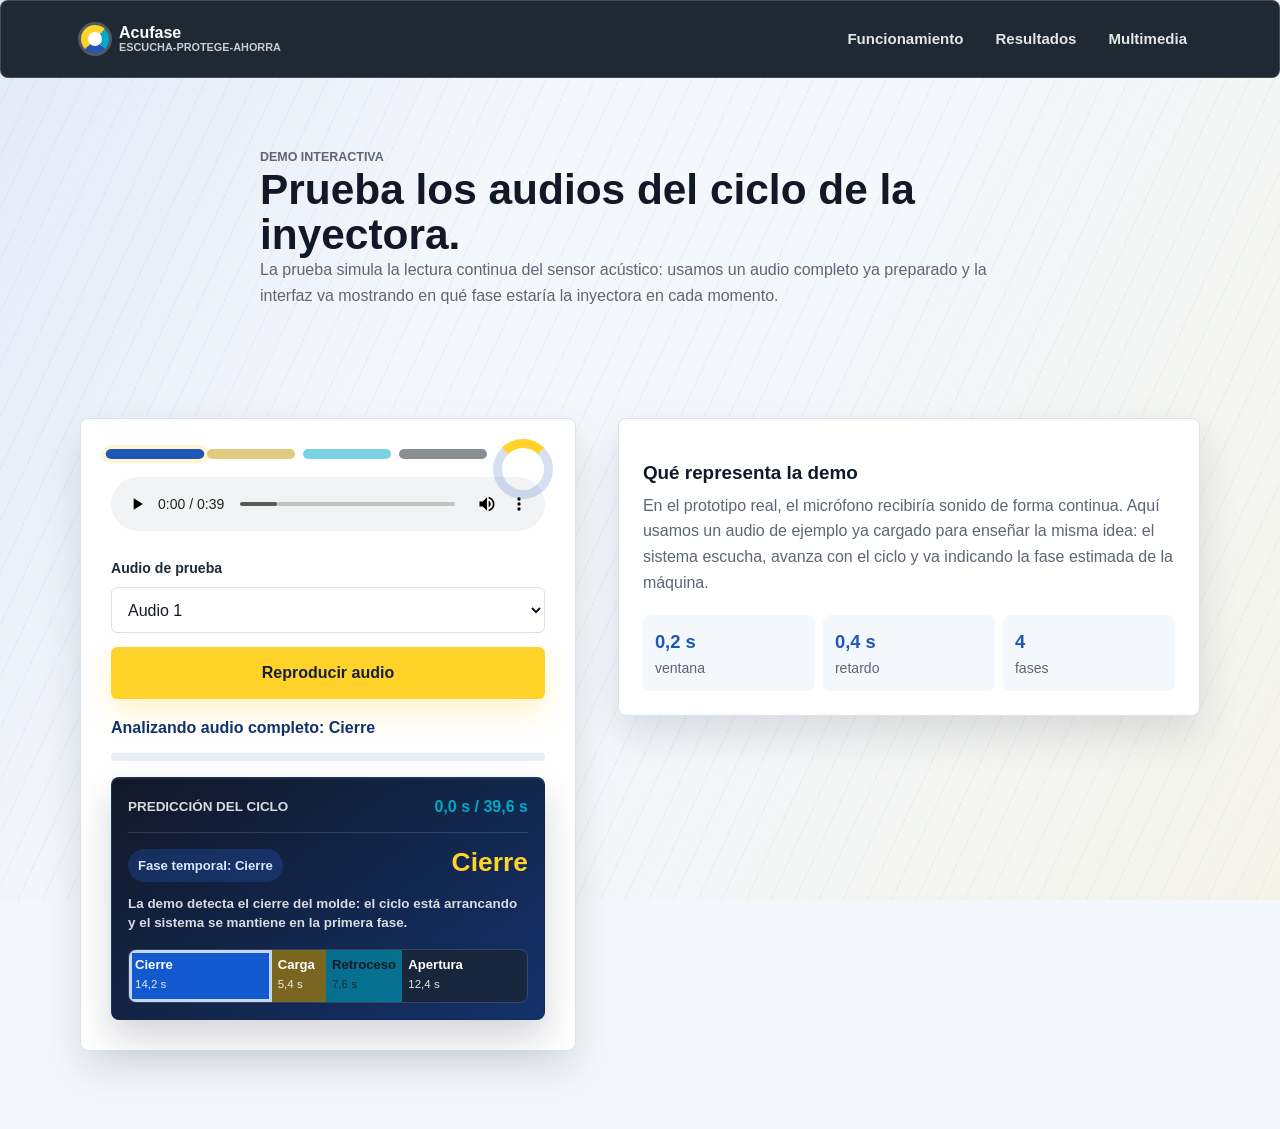
==== commit e857aee0: "Add files via upload" ====
--- a/demo.html
+++ b/demo.html
@@ -3,14 +3,17 @@
 <head>
   <meta charset="UTF-8">
   <meta name="viewport" content="width=device-width, initial-scale=1.0">
-  <title>Demo | Sensor acústico para inyectora</title>
+  <title>Demo | Acufase</title>
   <link rel="stylesheet" href="assets/css/styles.css">
 </head>
 <body class="subpage">
   <nav class="topbar topbar-solid" aria-label="Navegación principal">
     <a class="brand" href="index.html">
       <span class="brand-mark" aria-hidden="true"></span>
-      <span>Sensor Inyectora</span>
+      <span class="brand-text">
+        <span class="brand-name">Acufase</span>
+        <span class="brand-tagline">Escucha-Protege-Ahorra</span>
+      </span>
     </a>
     <div class="nav-links">
       <a href="index.html#funciona">Funcionamiento</a>
--- a/assets/css/styles.css
+++ b/assets/css/styles.css
@@ -143,8 +143,26 @@
   display: inline-flex;
   align-items: center;
   gap: 10px;
-  font-weight: 800;
   text-decoration: none;
+}
+
+.brand-text {
+  display: grid;
+  gap: 1px;
+  line-height: 1.1;
+}
+
+.brand-name {
+  font-size: 1rem;
+  font-weight: 900;
+}
+
+.brand-tagline {
+  max-width: 330px;
+  color: rgba(255, 255, 255, 0.76);
+  font-size: 0.68rem;
+  font-weight: 700;
+  text-transform: uppercase;
 }
 
 .brand-mark {
@@ -432,6 +450,27 @@
   color: rgba(255, 255, 255, 0.92);
 }
 
+.workflow-figure {
+  margin: 0 0 28px;
+  overflow: hidden;
+  border: 1px solid var(--line);
+  border-radius: 8px;
+  background: var(--white);
+  box-shadow: var(--shadow);
+}
+
+.workflow-figure img {
+  display: block;
+  width: 100%;
+  background: var(--white);
+}
+
+.workflow-figure figcaption {
+  padding: 14px 16px 16px;
+  color: var(--muted);
+  font-size: 0.95rem;
+}
+
 .section-heading {
   max-width: 760px;
   margin-bottom: 34px;
@@ -1626,6 +1665,10 @@
     transform: none;
   }
 
+  .brand-tagline {
+    display: none;
+  }
+
   .hero-content h1 {
     font-size: 2.45rem;
   }
